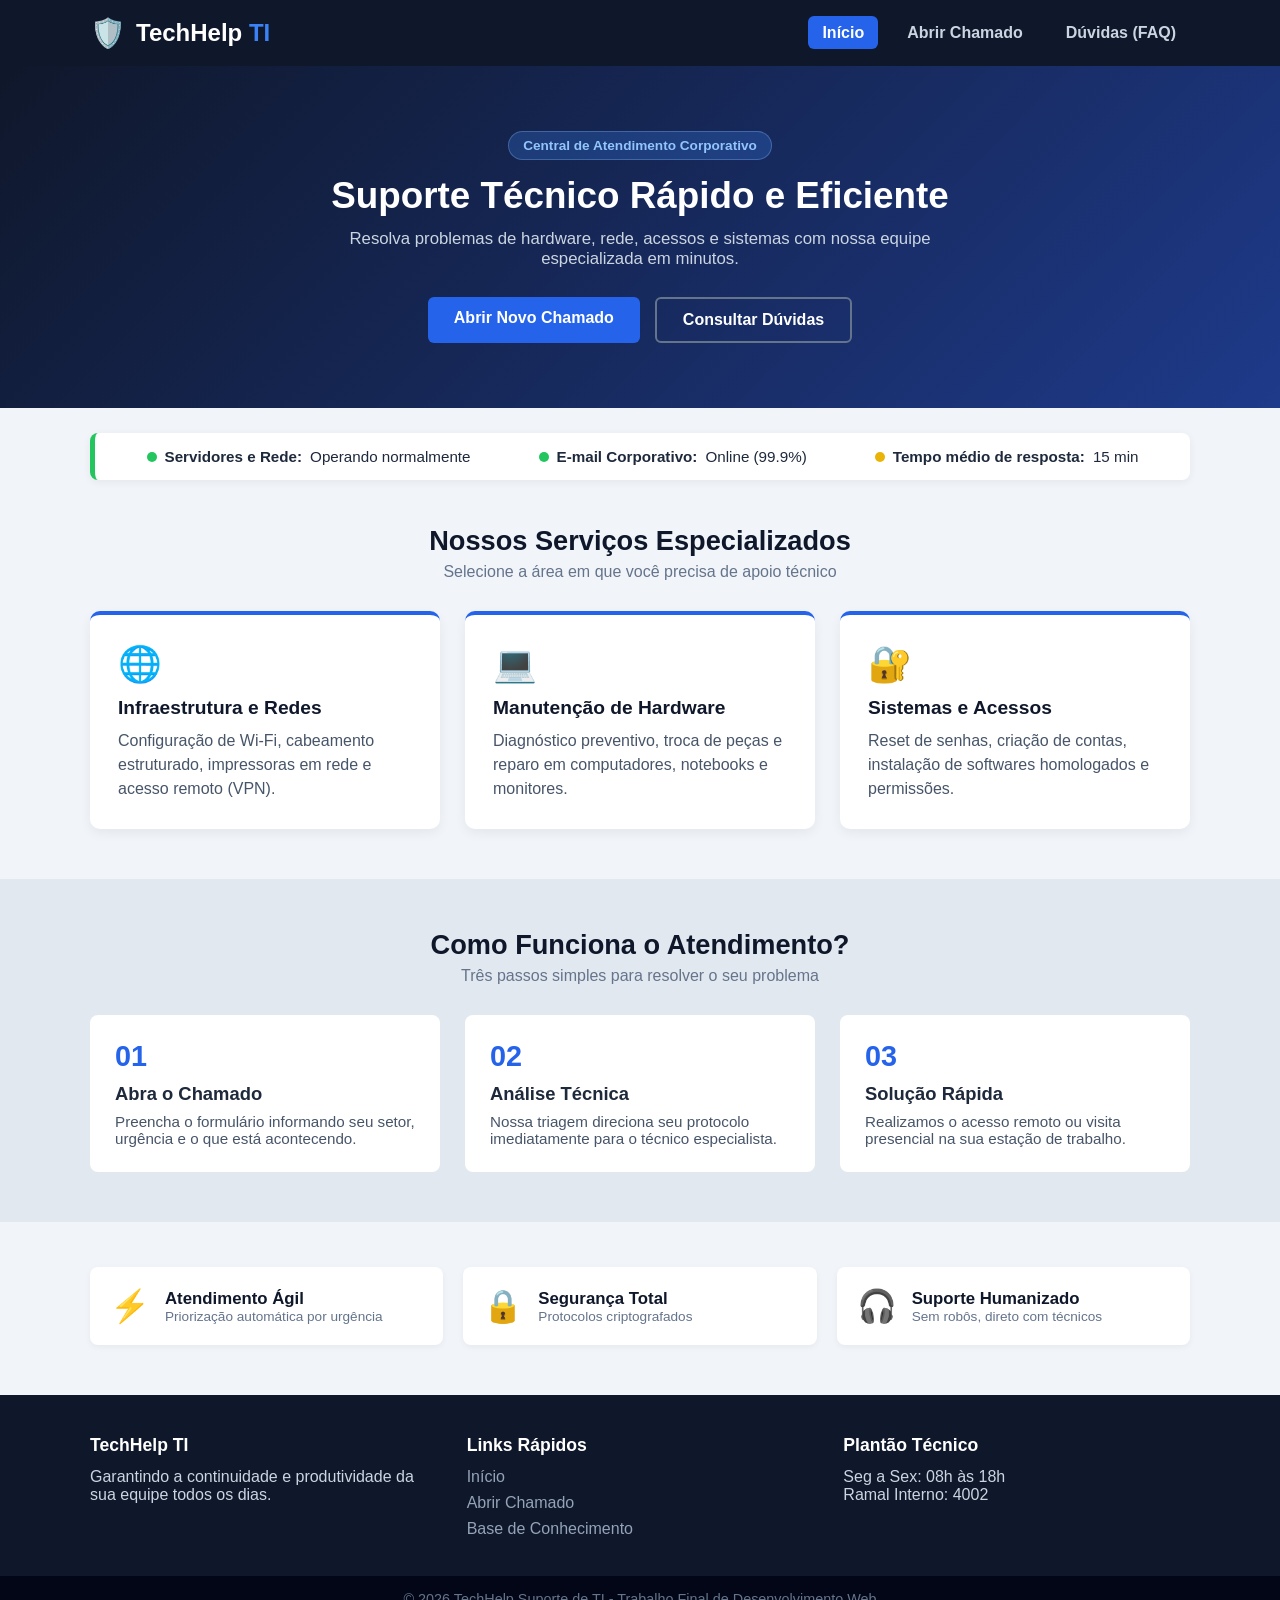
==== index.html @ e77096f0 "Add files via upload" ====
<!DOCTYPE html>
<html lang="pt-BR">
<head>
    <meta charset="UTF-8">
    <meta name="viewport" content="width=device-width, initial-scale=1.0">
    <title>TechHelp - Suporte de TI</title>
    <link rel="stylesheet" href="style.css">
</head>
<body>
    <!-- 1. Cabeçalho e 2. Barra de Navegação -->
    <header>
        <div class="container nav-container">
            <div class="logo">
                <span class="logo-icone">🛡️</span>
                <h1>TechHelp <span>TI</span></h1>
            </div>
            <nav>
                <ul>
                    <li><a href="index.html" class="ativo">Início</a></li>
                    <li><a href="chamado.html">Abrir Chamado</a></li>
                    <li><a href="faq.html">Dúvidas (FAQ)</a></li>
                </ul>
            </nav>
        </div>
    </header>

    <main>
        <!-- 3. Seção Hero (Banner Principal) -->
        <section class="hero">
            <div class="container">
                <span class="badge-hero">Central de Atendimento Corporativo</span>
                <h2>Suporte Técnico Rápido e Eficiente</h2>
                <p>Resolva problemas de hardware, rede, acessos e sistemas com nossa equipe especializada em minutos.</p>
                <div class="hero-botoes">
                    <a href="chamado.html" class="btn">Abrir Novo Chamado</a>
                    <a href="faq.html" class="btn btn-secundario">Consultar Dúvidas</a>
                </div>
            </div>
        </section>

        <!-- 4. Barra de Status dos Sistemas -->
        <section class="status-bar container">
            <div class="status-item">
                <span class="ponto-verde"></span>
                <strong>Servidores e Rede:</strong> Operando normalmente
            </div>
            <div class="status-item">
                <span class="ponto-verde"></span>
                <strong>E-mail Corporativo:</strong> Online (99.9%)
            </div>
            <div class="status-item">
                <span class="ponto-amarelo"></span>
                <strong>Tempo médio de resposta:</strong> 15 min
            </div>
        </section>

        <!-- 5. Nossos Serviços -->
        <section class="servicos container">
            <div class="titulo-secao">
                <h3>Nossos Serviços Especializados</h3>
                <p>Selecione a área em que você precisa de apoio técnico</p>
            </div>
            <div class="cards-grid">
                <article class="card">
                    <div class="card-icone">🌐</div>
                    <h4>Infraestrutura e Redes</h4>
                    <p>Configuração de Wi-Fi, cabeamento estruturado, impressoras em rede e acesso remoto (VPN).</p>
                </article>
                <article class="card">
                    <div class="card-icone">💻</div>
                    <h4>Manutenção de Hardware</h4>
                    <p>Diagnóstico preventivo, troca de peças e reparo em computadores, notebooks e monitores.</p>
                </article>
                <article class="card">
                    <div class="card-icone">🔐</div>
                    <h4>Sistemas e Acessos</h4>
                    <p>Reset de senhas, criação de contas, instalação de softwares homologados e permissões.</p>
                </article>
            </div>
        </section>

        <!-- 6. Como Funciona o Atendimento (Passo a Passo) -->
        <section class="como-funciona">
            <div class="container">
                <div class="titulo-secao">
                    <h3>Como Funciona o Atendimento?</h3>
                    <p>Três passos simples para resolver o seu problema</p>
                </div>
                <div class="passos-grid">
                    <div class="passo">
                        <span class="passo-numero">01</span>
                        <h4>Abra o Chamado</h4>
                        <p>Preencha o formulário informando seu setor, urgência e o que está acontecendo.</p>
                    </div>
                    <div class="passo">
                        <span class="passo-numero">02</span>
                        <h4>Análise Técnica</h4>
                        <p>Nossa triagem direciona seu protocolo imediatamente para o técnico especialista.</p>
                    </div>
                    <div class="passo">
                        <span class="passo-numero">03</span>
                        <h4>Solução Rápida</h4>
                        <p>Realizamos o acesso remoto ou visita presencial na sua estação de trabalho.</p>
                    </div>
                </div>
            </div>
        </section>

        <!-- 7. Diferenciais do Suporte -->
        <section class="diferenciais container">
            <div class="diferencial-box">
                <span>⚡</span>
                <div>
                    <h5>Atendimento Ágil</h5>
                    <p>Priorização automática por urgência</p>
                </div>
            </div>
            <div class="diferencial-box">
                <span>🔒</span>
                <div>
                    <h5>Segurança Total</h5>
                    <p>Protocolos criptografados</p>
                </div>
            </div>
            <div class="diferencial-box">
                <span>🎧</span>
                <div>
                    <h5>Suporte Humanizado</h5>
                    <p>Sem robôs, direto com técnicos</p>
                </div>
            </div>
        </section>
    </main>

    <!-- 8. Rodapé Completo -->
    <footer>
        <div class="container footer-grid">
            <div>
                <h4>TechHelp TI</h4>
                <p>Garantindo a continuidade e produtividade da sua equipe todos os dias.</p>
            </div>
            <div>
                <h4>Links Rápidos</h4>
                <ul>
                    <li><a href="index.html">Início</a></li>
                    <li><a href="chamado.html">Abrir Chamado</a></li>
                    <li><a href="faq.html">Base de Conhecimento</a></li>
                </ul>
            </div>
            <div>
                <h4>Plantão Técnico</h4>
                <p>Seg a Sex: 08h às 18h</p>
                <p>Ramal Interno: 4002</p>
            </div>
        </div>
        <div class="footer-bottom">
            <p>&copy; 2026 TechHelp Suporte de TI - Trabalho Final de Desenvolvimento Web</p>
        </div>
    </footer>
</body>
</html>
---- style.css ----
* {
    margin: 0;
    padding: 0;
    box-sizing: border-box;
    font-family: 'Segoe UI', Arial, Helvetica, sans-serif;
}

body {
    background-color: #f1f5f9;
    color: #1e293b;
    display: flex;
    flex-direction: column;
    min-height: 100vh;
}

.container {
    width: 90%;
    max-width: 1100px;
    margin: 0 auto;
}

/* 1 e 2. Cabeçalho e Menu */
header {
    background-color: #0f172a;
    color: #fff;
    padding: 16px 0;
    box-shadow: 0 2px 10px rgba(0,0,0,0.15);
}

.nav-container {
    display: flex;
    justify-content: space-between;
    align-items: center;
}

.logo {
    display: flex;
    align-items: center;
    gap: 10px;
}

.logo-icone {
    font-size: 1.8rem;
}

.logo h1 {
    font-size: 1.5rem;
}

.logo span {
    color: #3b82f6;
}

nav ul {
    list-style: none;
    display: flex;
    gap: 15px;
}

nav a {
    color: #cbd5e1;
    text-decoration: none;
    font-weight: 600;
    padding: 8px 14px;
    border-radius: 6px;
    transition: 0.2s;
}

nav a:hover, nav a.ativo {
    background-color: #2563eb;
    color: #fff;
}

/* 3. Seção Hero */
main {
    flex: 1;
}

.hero {
    background: linear-gradient(135deg, #0f172a 0%, #1e3a8a 100%);
    color: #fff;
    padding: 65px 20px;
    text-align: center;
    margin-bottom: 25px;
}

.badge-hero {
    background-color: rgba(59, 130, 246, 0.25);
    color: #93c5fd;
    padding: 6px 14px;
    border-radius: 20px;
    font-size: 0.85rem;
    font-weight: bold;
    display: inline-block;
    margin-bottom: 15px;
    border: 1px solid rgba(147, 197, 253, 0.3);
}

.hero h2 {
    margin-bottom: 12px;
    font-size: 2.3rem;
}

.hero p {
    margin-bottom: 28px;
    color: #cbd5e1;
    max-width: 600px;
    margin-left: auto;
    margin-right: auto;
    font-size: 1.05rem;
}

.hero-botoes {
    display: flex;
    justify-content: center;
    gap: 15px;
    flex-wrap: wrap;
}

.btn {
    display: inline-block;
    background-color: #2563eb;
    color: #fff;
    padding: 12px 26px;
    text-decoration: none;
    border: none;
    border-radius: 6px;
    font-size: 1rem;
    font-weight: bold;
    cursor: pointer;
    transition: 0.2s;
}

.btn:hover {
    background-color: #1d4ed8;
    transform: translateY(-2px);
}

.btn-secundario {
    background-color: transparent;
    border: 2px solid #64748b;
}

.btn-secundario:hover {
    background-color: rgba(255, 255, 255, 0.1);
    border-color: #fff;
}

/* 4. Barra de Status */
.status-bar {
    background-color: #fff;
    padding: 15px 25px;
    border-radius: 8px;
    box-shadow: 0 2px 8px rgba(0,0,0,0.06);
    display: flex;
    justify-content: space-around;
    flex-wrap: wrap;
    gap: 15px;
    margin-bottom: 45px;
    border-left: 5px solid #22c55e;
}

.status-item {
    display: flex;
    align-items: center;
    gap: 8px;
    font-size: 0.95rem;
}

.ponto-verde, .ponto-amarelo {
    width: 10px;
    height: 10px;
    border-radius: 50%;
    display: inline-block;
}

.ponto-verde { background-color: #22c55e; }
.ponto-amarelo { background-color: #eab308; }

/* Títulos de Seção */
.titulo-secao {
    text-align: center;
    margin-bottom: 30px;
}

.titulo-secao h3 {
    font-size: 1.7rem;
    color: #0f172a;
    margin-bottom: 6px;
}

.titulo-secao p {
    color: #64748b;
}

/* 5. Cards de Serviços */
.servicos {
    margin-bottom: 50px;
}

.cards-grid {
    display: grid;
    grid-template-columns: repeat(3, 1fr);
    gap: 25px;
}

.card {
    background: #fff;
    padding: 28px;
    border-radius: 10px;
    box-shadow: 0 4px 12px rgba(0,0,0,0.06);
    border-top: 4px solid #2563eb;
    transition: 0.2s;
}

.card:hover {
    transform: translateY(-4px);
    box-shadow: 0 8px 18px rgba(0,0,0,0.1);
}

.card-icone {
    font-size: 2.2rem;
    margin-bottom: 12px;
}

.card h4 {
    color: #0f172a;
    font-size: 1.2rem;
    margin-bottom: 10px;
}

.card p {
    color: #475569;
    line-height: 1.5;
}

/* 6. Como Funciona */
.como-funciona {
    background-color: #e2e8f0;
    padding: 50px 0;
    margin-bottom: 45px;
}

.passos-grid {
    display: grid;
    grid-template-columns: repeat(3, 1fr);
    gap: 25px;
}

.passo {
    background-color: #fff;
    padding: 25px;
    border-radius: 8px;
    position: relative;
}

.passo-numero {
    font-size: 1.8rem;
    font-weight: bold;
    color: #2563eb;
    display: block;
    margin-bottom: 10px;
}

.passo h4 {
    margin-bottom: 8px;
    font-size: 1.15rem;
}

.passo p {
    color: #475569;
    font-size: 0.95rem;
}

/* 7. Diferenciais */
.diferenciais {
    display: grid;
    grid-template-columns: repeat(3, 1fr);
    gap: 20px;
    margin-bottom: 50px;
}

.diferencial-box {
    background-color: #fff;
    padding: 20px;
    border-radius: 8px;
    display: flex;
    align-items: center;
    gap: 15px;
    box-shadow: 0 2px 6px rgba(0,0,0,0.05);
}

.diferencial-box span {
    font-size: 2rem;
}

.diferencial-box h5 {
    font-size: 1.05rem;
    color: #0f172a;
}

.diferencial-box p {
    font-size: 0.85rem;
    color: #64748b;
}

/* Formulário e FAQ (Páginas internas) */
.form-section, .faq-section {
    background: #fff;
    padding: 35px;
    border-radius: 10px;
    box-shadow: 0 4px 12px rgba(0,0,0,0.06);
    margin: 30px auto;
}

.campo {
    margin-top: 16px;
}

.campo label {
    display: block;
    margin-bottom: 6px;
    font-weight: bold;
}

.campo input, .campo select, .campo textarea {
    width: 100%;
    padding: 11px;
    border: 1px solid #cbd5e1;
    border-radius: 6px;
    font-size: 1rem;
}

form .btn {
    margin-top: 22px;
}

.mensagem {
    margin-top: 20px;
    padding: 15px;
    border-radius: 6px;
    font-weight: bold;
}

.sucesso {
    background-color: #dcfce7;
    color: #166534;
    border: 1px solid #86efac;
}

.erro {
    background-color: #fee2e2;
    color: #991b1b;
    border: 1px solid #fca5a5;
}

.faq-item {
    margin-top: 15px;
    border: 1px solid #e2e8f0;
    border-radius: 6px;
    overflow: hidden;
}

.faq-pergunta {
    width: 100%;
    text-align: left;
    padding: 16px;
    background: #f8fafc;
    border: none;
    font-size: 1rem;
    font-weight: bold;
    cursor: pointer;
}

.faq-pergunta:hover {
    background: #e2e8f0;
}

.faq-resposta {
    padding: 16px;
    background: #fff;
    border-top: 1px solid #e2e8f0;
    color: #475569;
}

.oculto {
    display: none;
}

/* 8. Rodapé Completo */
footer {
    background-color: #0f172a;
    color: #cbd5e1;
    padding-top: 40px;
    margin-top: auto;
}

.footer-grid {
    display: grid;
    grid-template-columns: repeat(3, 1fr);
    gap: 30px;
    padding-bottom: 30px;
}

footer h4 {
    color: #fff;
    margin-bottom: 12px;
    font-size: 1.1rem;
}

footer ul {
    list-style: none;
}

footer ul li {
    margin-bottom: 8px;
}

footer a {
    color: #94a3b8;
    text-decoration: none;
}

footer a:hover {
    color: #fff;
}

.footer-bottom {
    background-color: #020617;
    text-align: center;
    padding: 15px 0;
    font-size: 0.9rem;
    color: #64748b;
}

/* Responsividade para Celular */
@media (max-width: 768px) {
    .nav-container {
        flex-direction: column;
        gap: 15px;
    }

    .cards-grid, .passos-grid, .diferenciais, .footer-grid {
        grid-template-columns: 1fr;
    }

    .hero h2 {
        font-size: 1.8rem;
    }
}
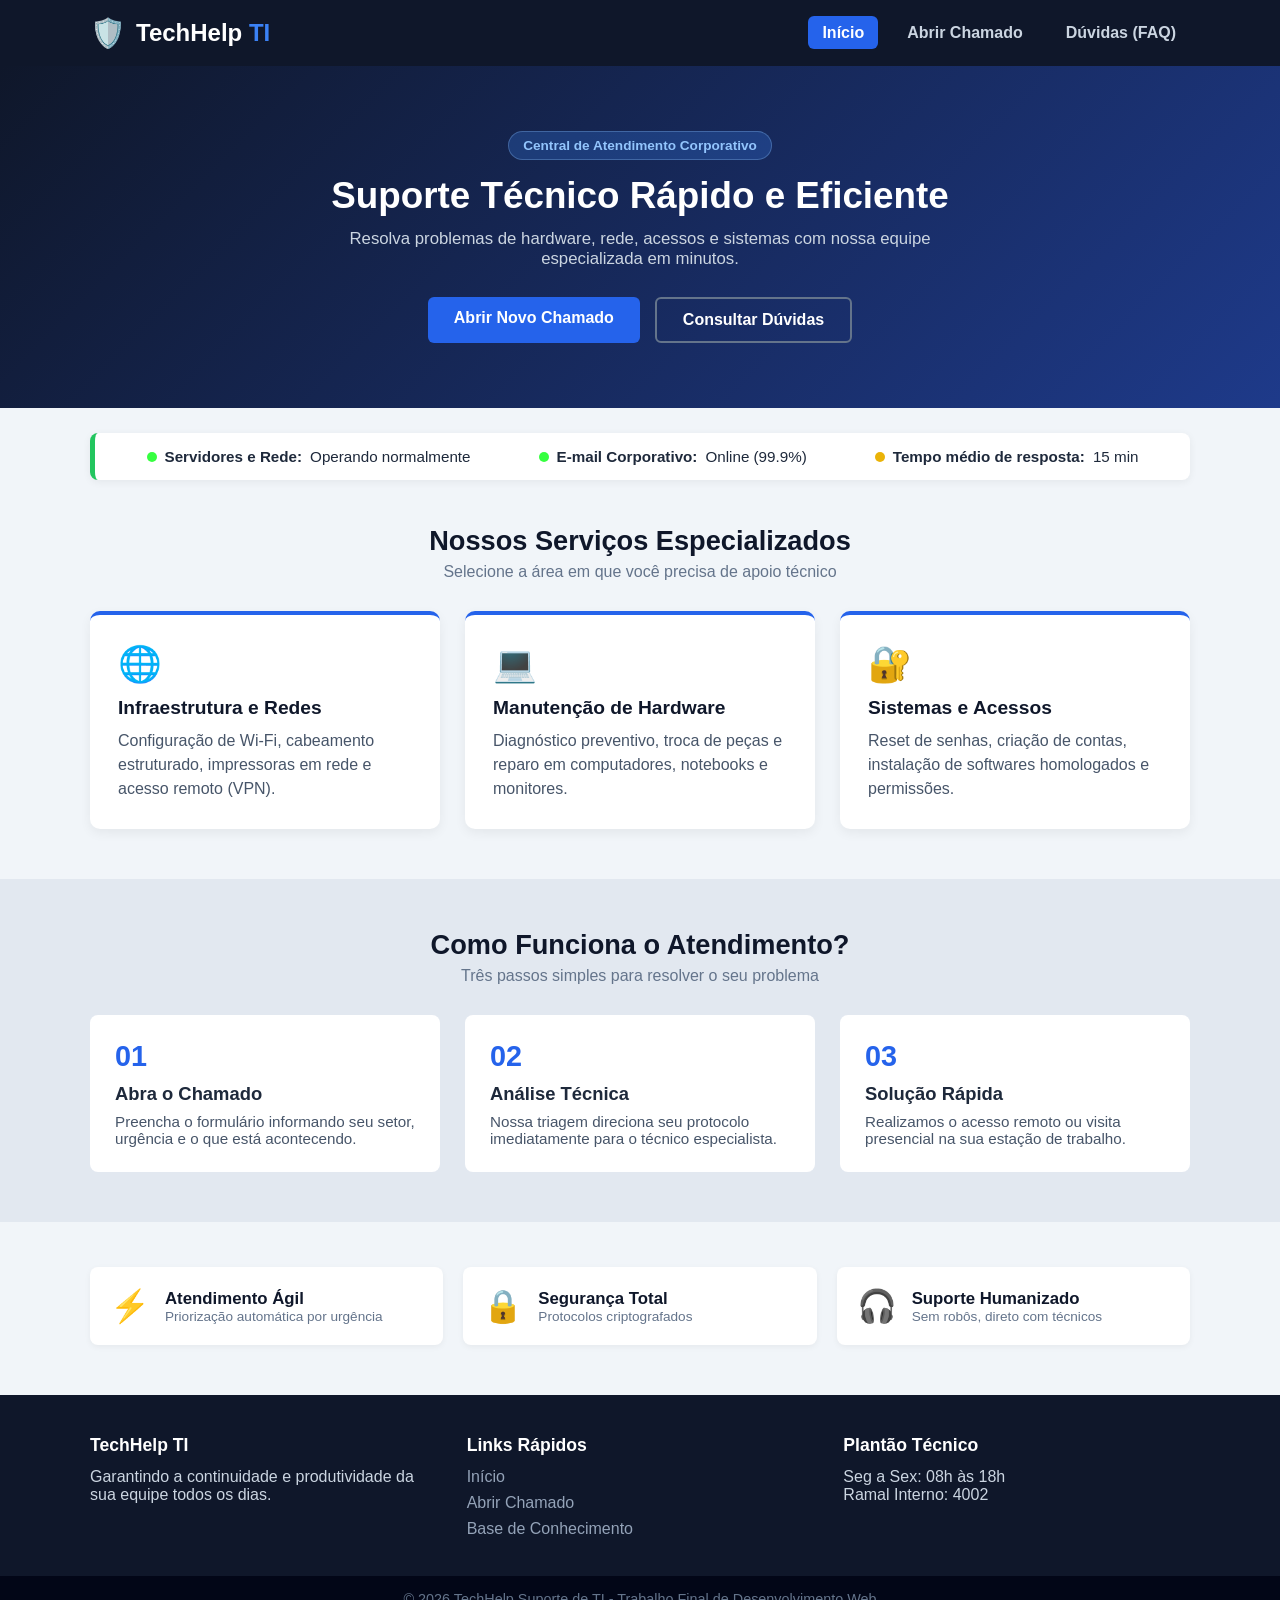
==== commit c18fd541: "Add files via upload" ====
--- a/index.html
+++ b/index.html
@@ -158,4 +158,4 @@
         </div>
     </footer>
 </body>
-</html>
+</html>
--- a/style.css
+++ b/style.css
@@ -174,7 +174,7 @@
     display: inline-block;
 }
 
-.ponto-verde { background-color: #22c55e; }
+.ponto-verde { background-color: #36ff40; }
 .ponto-amarelo { background-color: #eab308; }
 
 /* Títulos de Seção */
@@ -329,29 +329,60 @@
     border: 1px solid #cbd5e1;
     border-radius: 6px;
     font-size: 1rem;
+    transition: border-color 0.2s, box-shadow 0.2s;
+}
+
+.campo input:focus, .campo select:focus, .campo textarea:focus {
+    outline: none;
+    border-color: #2563eb;
+    box-shadow: 0 0 0 3px rgba(37, 99, 235, 0.15);
 }
 
 form .btn {
     margin-top: 22px;
 }
 
+/* Caixa de Mensagem Destacada */
 .mensagem {
-    margin-top: 20px;
-    padding: 15px;
-    border-radius: 6px;
-    font-weight: bold;
+    margin-top: 22px;
+    padding: 16px 20px;
+    border-radius: 8px;
+    font-weight: 600;
+    font-size: 1rem;
+    line-height: 1.5;
+    animation: deslizarSuave 0.3s ease-out;
 }
 
 .sucesso {
     background-color: #dcfce7;
     color: #166534;
     border: 1px solid #86efac;
+    border-left: 6px solid #16a34a;
+    box-shadow: 0 4px 12px rgba(22, 163, 74, 0.15);
+}
+
+.sucesso::before {
+    content: "✔ ";
+    font-weight: bold;
+    margin-right: 6px;
 }
 
 .erro {
     background-color: #fee2e2;
     color: #991b1b;
     border: 1px solid #fca5a5;
+    border-left: 6px solid #dc2626;
+}
+
+@keyframes deslizarSuave {
+    from {
+        opacity: 0;
+        transform: translateY(-6px);
+    }
+    to {
+        opacity: 1;
+        transform: translateY(0);
+    }
 }
 
 .faq-item {
